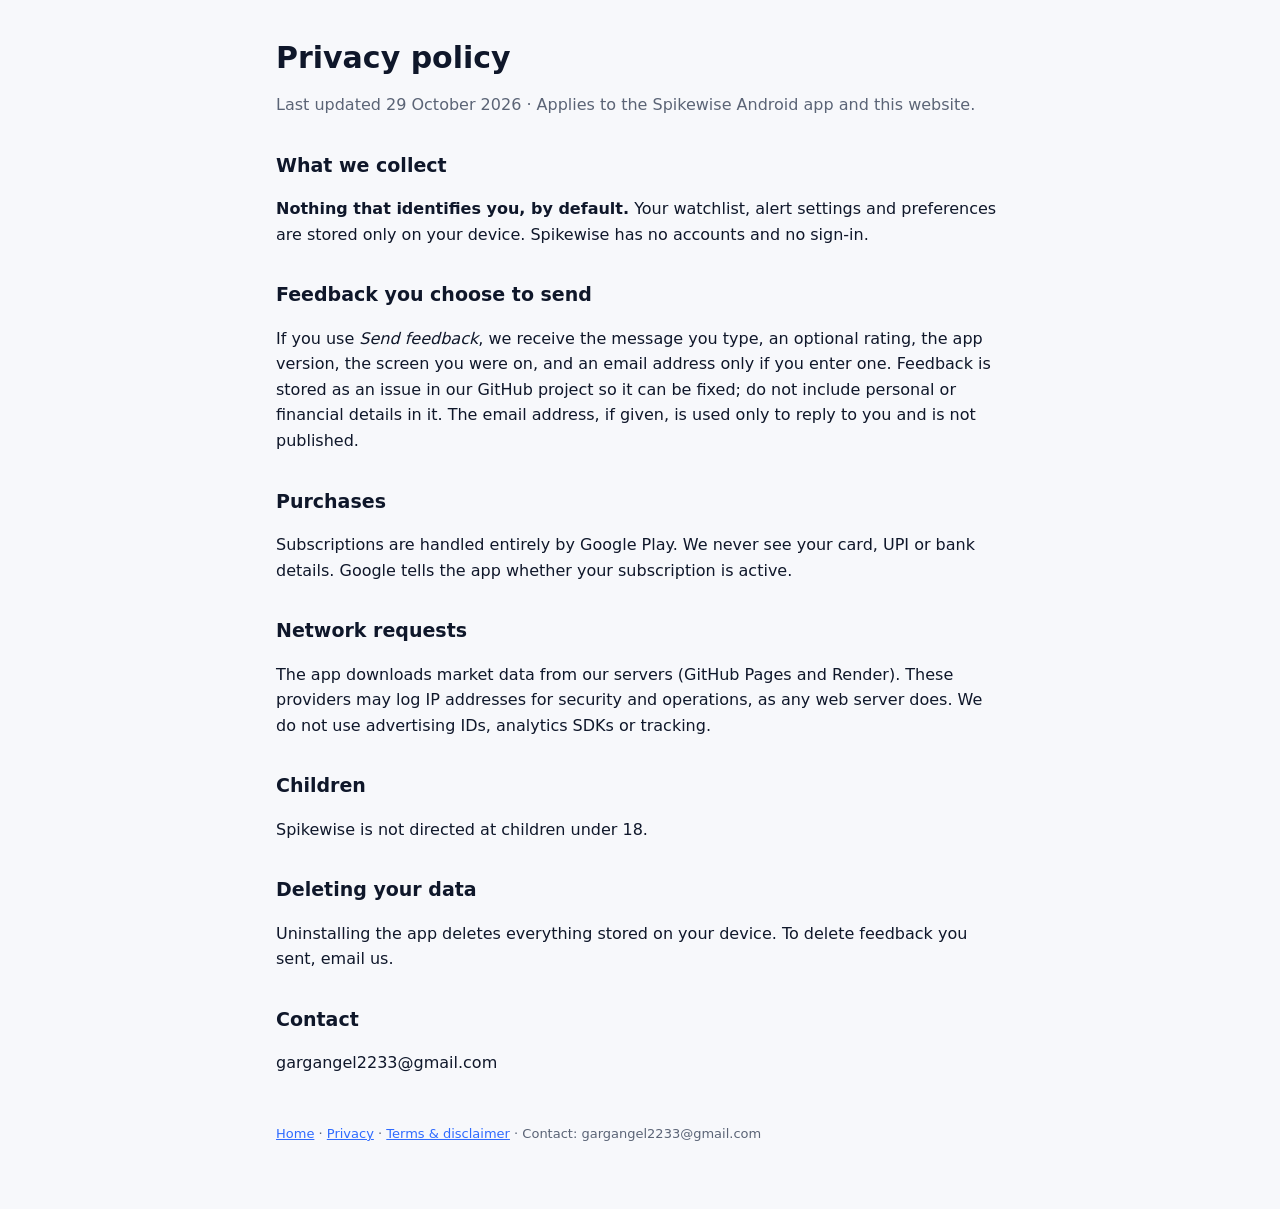
==== web/privacy.html @ c20e18e6 "Spikewise: production app, CDN data pipeline, CI/CD and agent rules - catalyst_core: Yahoo batch pri" ====
<!doctype html><html lang="en"><head><meta charset="utf-8"><meta name="viewport" content="width=device-width,initial-scale=1">
<title>Spikewise Privacy</title><link rel="stylesheet" href="style.css"></head><body><main>
<h1>Privacy policy</h1><p class="muted">Last updated 29 October 2026 · Applies to the Spikewise Android app and this website.</p>
<h2>What we collect</h2>
<p><b>Nothing that identifies you, by default.</b> Your watchlist, alert settings and preferences are stored only on your device.
Spikewise has no accounts and no sign-in.</p>
<h2>Feedback you choose to send</h2>
<p>If you use <i>Send feedback</i>, we receive the message you type, an optional rating, the app version, the screen you were on, and an
email address only if you enter one. Feedback is stored as an issue in our GitHub project so it can be fixed; do not include personal or
financial details in it. The email address, if given, is used only to reply to you and is not published.</p>
<h2>Purchases</h2>
<p>Subscriptions are handled entirely by Google Play. We never see your card, UPI or bank details. Google tells the app whether your
subscription is active.</p>
<h2>Network requests</h2>
<p>The app downloads market data from our servers (GitHub Pages and Render). These providers may log IP addresses for security and
operations, as any web server does. We do not use advertising IDs, analytics SDKs or tracking.</p>
<h2>Children</h2><p>Spikewise is not directed at children under 18.</p>
<h2>Deleting your data</h2><p>Uninstalling the app deletes everything stored on your device. To delete feedback you sent, email us.</p>
<h2>Contact</h2><p>gargangel2233@gmail.com</p>
<footer><a href="index.html">Home</a> · <a href="privacy.html">Privacy</a> · <a href="terms.html">Terms &amp; disclaimer</a> · Contact: gargangel2233@gmail.com</footer></main></body></html>
---- web/style.css ----
:root{--bg:#f7f8fb;--fg:#0f172a;--muted:#5b6476;--card:#fff;--line:#e3e7ef;--accent:#2f6bff}
@media (prefers-color-scheme:dark){:root{--bg:#0b1220;--fg:#e7ecf6;--muted:#93a1bd;--card:#121a2c;--line:#243049;--accent:#4f8cff}}
*{box-sizing:border-box}body{margin:0;background:var(--bg);color:var(--fg);font:16px/1.6 system-ui,-apple-system,Segoe UI,Roboto,sans-serif}
main{max-width:760px;margin:0 auto;padding:40px 16px 64px}a{color:var(--accent)}h1{font-size:30px;line-height:1.2;margin:0 0 8px}
h2{font-size:19px;margin:32px 0 8px}.muted{color:var(--muted)}.card{background:var(--card);border:1px solid var(--line);border-radius:14px;padding:18px 20px;margin:16px 0}
.btn{display:inline-block;background:var(--accent);color:#fff;text-decoration:none;padding:10px 18px;border-radius:10px;font-weight:600}
footer{margin-top:48px;font-size:13px;color:var(--muted)}
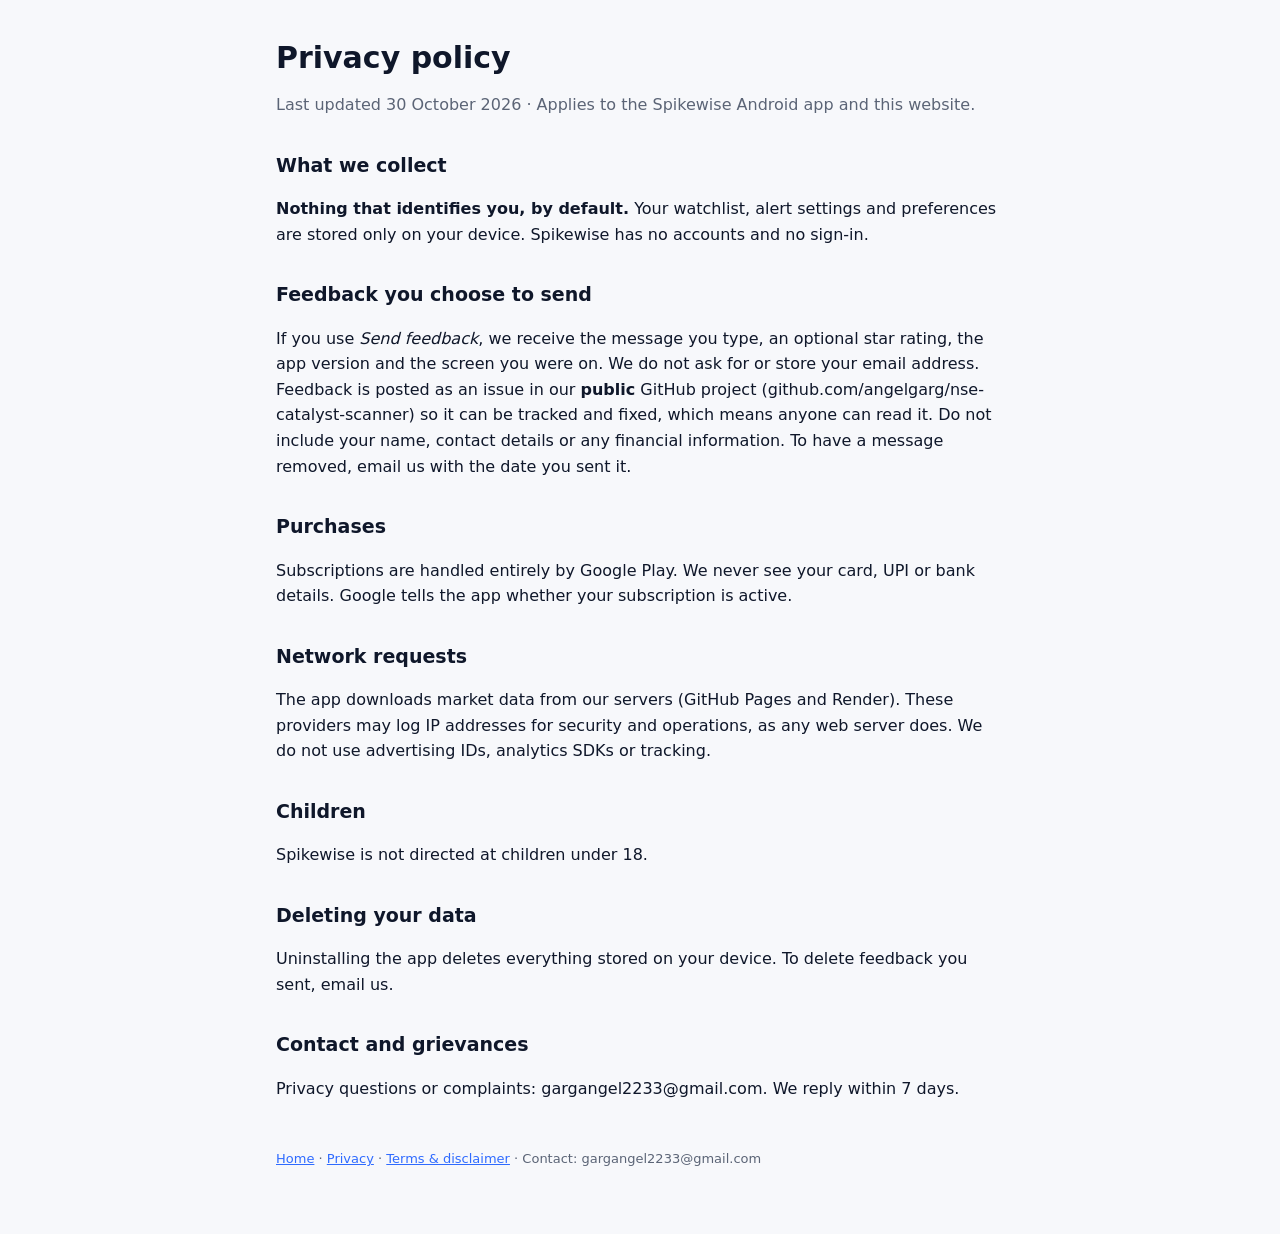
==== commit bdd19284: "Fix launch blockers from engineer, customer and design reviews Data - Score each day against the 20 " ====
--- a/web/privacy.html
+++ b/web/privacy.html
@@ -1,13 +1,15 @@
 <!doctype html><html lang="en"><head><meta charset="utf-8"><meta name="viewport" content="width=device-width,initial-scale=1">
 <title>Spikewise Privacy</title><link rel="stylesheet" href="style.css"></head><body><main>
-<h1>Privacy policy</h1><p class="muted">Last updated 29 October 2026 · Applies to the Spikewise Android app and this website.</p>
+<h1>Privacy policy</h1><p class="muted">Last updated 30 October 2026 · Applies to the Spikewise Android app and this website.</p>
 <h2>What we collect</h2>
 <p><b>Nothing that identifies you, by default.</b> Your watchlist, alert settings and preferences are stored only on your device.
 Spikewise has no accounts and no sign-in.</p>
 <h2>Feedback you choose to send</h2>
-<p>If you use <i>Send feedback</i>, we receive the message you type, an optional rating, the app version, the screen you were on, and an
-email address only if you enter one. Feedback is stored as an issue in our GitHub project so it can be fixed; do not include personal or
-financial details in it. The email address, if given, is used only to reply to you and is not published.</p>
+<p>If you use <i>Send feedback</i>, we receive the message you type, an optional star rating, the app version and the
+screen you were on. We do not ask for or store your email address. Feedback is posted as an issue in our
+<b>public</b> GitHub project (github.com/angelgarg/nse-catalyst-scanner) so it can be tracked and fixed, which means
+anyone can read it. Do not include your name, contact details or any financial information. To have a message
+removed, email us with the date you sent it.</p>
 <h2>Purchases</h2>
 <p>Subscriptions are handled entirely by Google Play. We never see your card, UPI or bank details. Google tells the app whether your
 subscription is active.</p>
@@ -16,5 +18,5 @@
 operations, as any web server does. We do not use advertising IDs, analytics SDKs or tracking.</p>
 <h2>Children</h2><p>Spikewise is not directed at children under 18.</p>
 <h2>Deleting your data</h2><p>Uninstalling the app deletes everything stored on your device. To delete feedback you sent, email us.</p>
-<h2>Contact</h2><p>gargangel2233@gmail.com</p>
+<h2>Contact and grievances</h2><p>Privacy questions or complaints: gargangel2233@gmail.com. We reply within 7 days.</p>
 <footer><a href="index.html">Home</a> · <a href="privacy.html">Privacy</a> · <a href="terms.html">Terms &amp; disclaimer</a> · Contact: gargangel2233@gmail.com</footer></main></body></html>
